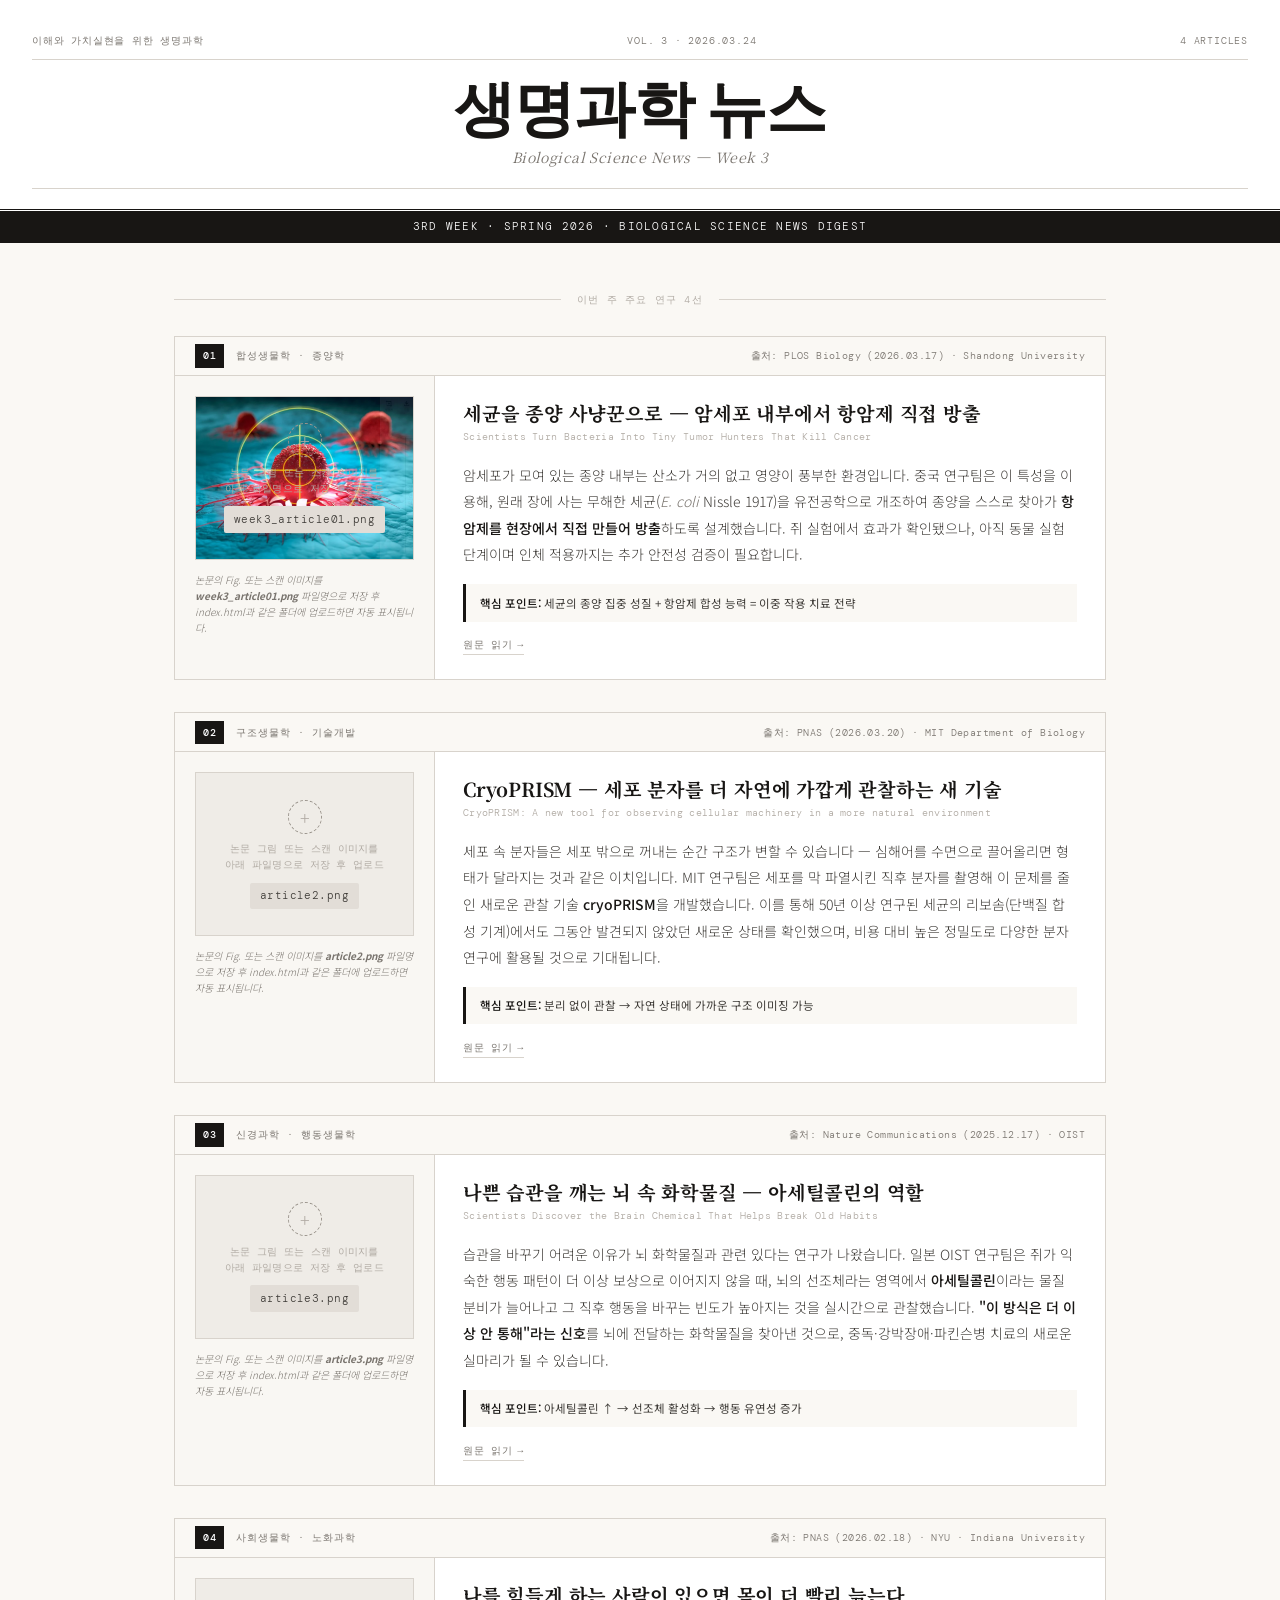
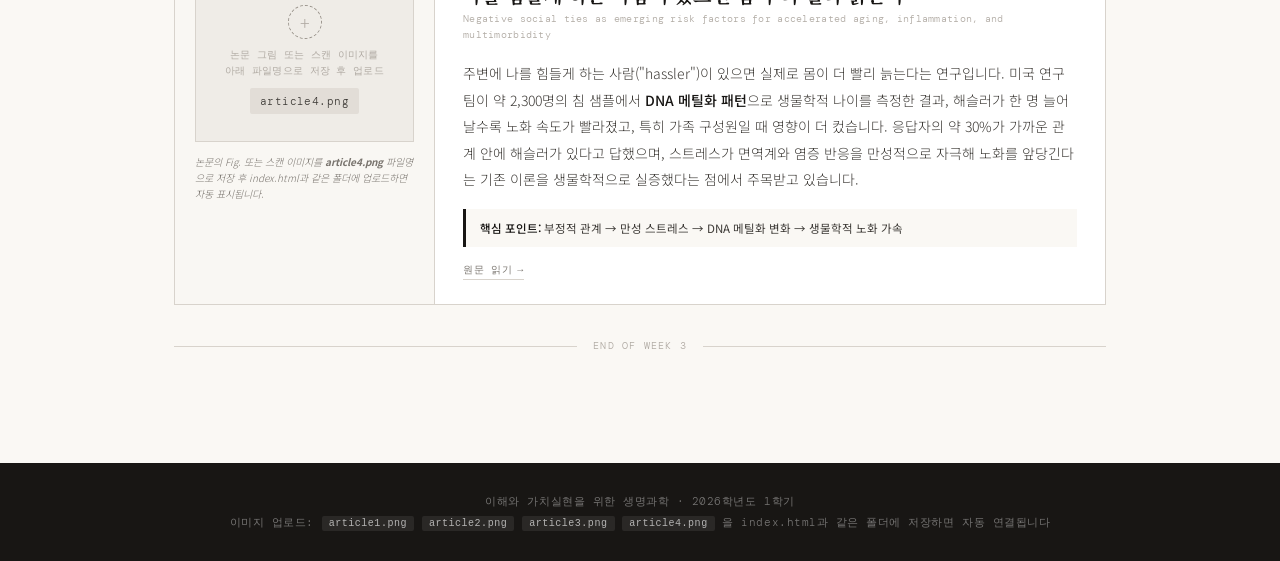
==== news-week03.html @ c1f68342 "Fix image source and filename in news-week03.html" ====
<!DOCTYPE html>
<html lang="ko">
<head>
<meta charset="UTF-8">
<meta name="viewport" content="width=device-width, initial-scale=1.0">
<title>생명과학 뉴스 — 3주차</title>
<link rel="preconnect" href="https://fonts.googleapis.com">
<link rel="preconnect" href="https://fonts.gstatic.com" crossorigin>
<link href="https://fonts.googleapis.com/css2?family=Playfair+Display:ital,wght@0,700;0,800;1,700&family=Noto+Serif+KR:wght@400;600;700&family=Noto+Sans+KR:wght@300;400;500&family=DM+Mono:wght@400;500&display=swap" rel="stylesheet">

<style>
*, *::before, *::after { box-sizing: border-box; margin: 0; padding: 0; }
html { scroll-behavior: smooth; }

:root {
  --ink:       #181614;
  --ink-2:     #3D3A36;
  --ink-3:     #7A756F;
  --ink-4:     #B0AAA3;
  --bg:        #FAF8F4;
  --surface:   #FFFFFF;
  --rule:      #D8D3CC;
  --rule-heavy:#9B958D;
  --serif:     'Noto Serif KR', 'Playfair Display', serif;
  --display:   'Playfair Display', serif;
  --sans:      'Noto Sans KR', sans-serif;
  --mono:      'DM Mono', monospace;
}

body {
  background: var(--bg);
  color: var(--ink);
  font-family: var(--sans);
  font-size: 15px;
  line-height: 1.75;
  font-weight: 300;
  -webkit-font-smoothing: antialiased;
}

/* ── MASTHEAD ── */
.masthead {
  background: var(--surface);
  border-bottom: 3px double var(--ink);
  padding: 2rem 2rem 1.25rem;
  text-align: center;
}

.masthead-top {
  display: flex;
  justify-content: space-between;
  align-items: center;
  margin-bottom: 0.75rem;
  padding-bottom: 0.6rem;
  border-bottom: 1px solid var(--rule);
  flex-wrap: wrap;
  gap: 0.5rem;
}

.masthead-meta {
  font-family: var(--mono);
  font-size: 10px;
  color: var(--ink-3);
  letter-spacing: 0.08em;
  text-transform: uppercase;
}

.masthead-title {
  font-family: var(--display);
  font-size: clamp(2.2rem, 6vw, 3.8rem);
  font-weight: 800;
  letter-spacing: -0.02em;
  line-height: 1.1;
  color: var(--ink);
  margin-bottom: 0.4rem;
}

.masthead-subtitle {
  font-family: var(--serif);
  font-size: 0.88rem;
  color: var(--ink-3);
  font-style: italic;
  font-weight: 400;
  letter-spacing: 0.03em;
}

.masthead-rule { height: 1px; background: var(--rule); margin-top: 1.1rem; }

.week-ticker {
  background: var(--ink);
  color: #fff;
  text-align: center;
  padding: 0.4rem;
  font-family: var(--mono);
  font-size: 10.5px;
  letter-spacing: 0.12em;
  text-transform: uppercase;
}

/* ── LAYOUT ── */
.container {
  max-width: 980px;
  margin: 0 auto;
  padding: 2.5rem 1.5rem 5rem;
}

/* ── ARTICLE CARD ── */
.article {
  background: var(--surface);
  border: 1px solid var(--rule);
  margin-bottom: 2rem;
  opacity: 0;
  transform: translateY(20px);
  transition: opacity 0.5s ease, transform 0.5s ease, box-shadow 0.2s ease;
}

.article.visible { opacity: 1; transform: translateY(0); }
.article:hover { box-shadow: 0 4px 24px rgba(0,0,0,0.06); }

/* Label bar */
.article-label {
  display: flex;
  align-items: center;
  justify-content: space-between;
  padding: 0.45rem 1.25rem;
  border-bottom: 1px solid var(--rule);
  background: var(--bg);
  flex-wrap: wrap;
  gap: 0.5rem;
}

.label-left { display: flex; align-items: center; gap: 0.75rem; }

.article-num {
  font-family: var(--mono);
  font-size: 10px;
  font-weight: 500;
  color: var(--surface);
  background: var(--ink);
  padding: 0.18rem 0.5rem;
  letter-spacing: 0.06em;
}

.article-category {
  font-family: var(--mono);
  font-size: 10px;
  color: var(--ink-3);
  letter-spacing: 0.1em;
  text-transform: uppercase;
}

.article-source {
  font-family: var(--mono);
  font-size: 10px;
  color: var(--ink-3);
  letter-spacing: 0.04em;
}

/* Two-column body */
.article-body {
  display: grid;
  grid-template-columns: 260px 1fr;
}

@media (max-width: 680px) {
  .article-body { grid-template-columns: 1fr; }
  .article-image-col { border-right: none; border-bottom: 1px solid var(--rule); }
}

/* Image column */
.article-image-col {
  border-right: 1px solid var(--rule);
  padding: 1.25rem;
  display: flex;
  flex-direction: column;
  gap: 0.75rem;
  background: #F9F7F3;
}

.img-slot {
  position: relative;
  width: 100%;
  aspect-ratio: 4/3;
  border: 1px solid var(--rule);
  background: #EFEcE7;
  overflow: hidden;
}

/* Real image fills the slot */
.img-slot img.has-image {
  width: 100%;
  height: 100%;
  object-fit: cover;
  display: block;
  position: absolute;
  inset: 0;
}

/* Placeholder */
.img-placeholder {
  position: absolute;
  inset: 0;
  display: flex;
  flex-direction: column;
  align-items: center;
  justify-content: center;
  gap: 0.55rem;
  padding: 1rem;
}

.ph-icon {
  width: 34px;
  height: 34px;
  border: 1.5px dashed var(--rule-heavy);
  border-radius: 50%;
  display: flex;
  align-items: center;
  justify-content: center;
  color: var(--ink-4);
  font-size: 18px;
  line-height: 1;
}

.ph-text {
  font-family: var(--mono);
  font-size: 9.5px;
  color: var(--ink-4);
  text-align: center;
  line-height: 1.65;
  letter-spacing: 0.03em;
}

.ph-fname {
  font-family: var(--mono);
  font-size: 11px;
  color: var(--ink-2);
  background: #E2DDD7;
  padding: 0.22rem 0.6rem;
  border-radius: 2px;
  letter-spacing: 0.04em;
}

.img-caption {
  font-family: var(--sans);
  font-size: 10px;
  color: var(--ink-3);
  line-height: 1.6;
  font-style: italic;
  font-weight: 300;
}

/* Text column */
.article-text-col {
  padding: 1.5rem 1.75rem;
  display: flex;
  flex-direction: column;
}

.article-title {
  font-family: var(--serif);
  font-size: 1.2rem;
  font-weight: 700;
  line-height: 1.35;
  color: var(--ink);
  margin-bottom: 0.2rem;
  letter-spacing: -0.01em;
}

.article-title-en {
  display: block;
  font-family: var(--mono);
  font-size: 9.5px;
  color: var(--ink-4);
  letter-spacing: 0.03em;
  margin-bottom: 1rem;
}

.article-summary {
  font-size: 0.875rem;
  line-height: 1.9;
  color: var(--ink-2);
  font-weight: 300;
  flex: 1;
}

.article-summary strong { font-weight: 500; color: var(--ink); }
.article-summary em { font-style: italic; color: var(--ink-3); }

.insight-bar {
  margin-top: 1rem;
  padding: 0.6rem 0.9rem;
  border-left: 3px solid var(--ink);
  background: var(--bg);
  font-size: 11.5px;
  font-weight: 400;
  color: var(--ink-2);
  line-height: 1.6;
}

.insight-bar strong { font-weight: 500; color: var(--ink); }

.read-more {
  display: inline-flex;
  align-items: center;
  gap: 0.3rem;
  margin-top: 0.9rem;
  font-family: var(--mono);
  font-size: 10px;
  color: var(--ink-3);
  text-decoration: none;
  letter-spacing: 0.07em;
  text-transform: uppercase;
  border-bottom: 1px solid var(--rule);
  padding-bottom: 1px;
  width: fit-content;
  transition: color 0.15s, border-color 0.15s;
}

.read-more:hover { color: var(--ink); border-color: var(--ink); }
.read-more::after { content: ' →'; }

/* Section rule */
.section-rule {
  display: flex;
  align-items: center;
  gap: 1rem;
  margin: 0.5rem 0 1.75rem;
}

.section-rule::before,
.section-rule::after { content: ''; flex: 1; height: 1px; background: var(--rule); }

.section-rule span {
  font-family: var(--mono);
  font-size: 10px;
  color: var(--ink-4);
  letter-spacing: 0.12em;
  text-transform: uppercase;
  white-space: nowrap;
}

/* Footer */
footer {
  background: var(--ink);
  color: rgba(255,255,255,0.4);
  padding: 1.75rem 2rem;
  text-align: center;
  font-family: var(--mono);
  font-size: 10.5px;
  letter-spacing: 0.05em;
  line-height: 2;
}

footer code {
  background: rgba(255,255,255,0.08);
  padding: 0.1rem 0.45rem;
  border-radius: 2px;
  color: rgba(255,255,255,0.65);
  font-size: 10px;
}
</style>
</head>

<body>

<header>
  <div class="masthead">
    <div class="masthead-top">
      <span class="masthead-meta">이해와 가치실현을 위한 생명과학</span>
      <span class="masthead-meta">Vol. 3 · 2026.03.24</span>
      <span class="masthead-meta">4 Articles</span>
    </div>
    <div class="masthead-title">생명과학 뉴스</div>
    <div class="masthead-subtitle">Biological Science News — Week 3</div>
    <div class="masthead-rule"></div>
  </div>
  <div class="week-ticker">3rd Week · Spring 2026 · Biological Science News Digest</div>
</header>

<main class="container">

  <div class="section-rule"><span>이번 주 주요 연구 4선</span></div>

  <!-- ── Article 1 ── -->
  <article class="article">
    <div class="article-label">
      <div class="label-left">
        <span class="article-num">01</span>
        <span class="article-category">합성생물학 · 종양학</span>
      </div>
      <span class="article-source">출처: PLOS Biology (2026.03.17) · Shandong University</span>
    </div>
    <div class="article-body">
      <div class="article-image-col">
        <div class="img-slot" id="slot1">
          <img class="has-image" src="week3_article01.png" alt="세균 종양 치료 그림" onerror="handleImgError(this)">
          <div class="img-placeholder" id="ph1">
            <div class="ph-icon">+</div>
            <div class="ph-text">논문 그림 또는 스캔 이미지를<br>아래 파일명으로 저장 후 업로드</div>
            <span class="ph-fname">week3_article01.png</span>
          </div>
        </div>
        <p class="img-caption">논문의 Fig. 또는 스캔 이미지를 <strong>week3_article01.png</strong> 파일명으로 저장 후 index.html과 같은 폴더에 업로드하면 자동 표시됩니다.</p>
      </div>
      <div class="article-text-col">
        <h2 class="article-title">세균을 종양 사냥꾼으로 — 암세포 내부에서 항암제 직접 방출</h2>
        <span class="article-title-en">Scientists Turn Bacteria Into Tiny Tumor Hunters That Kill Cancer</span>
        <p class="article-summary">
          암세포가 모여 있는 종양 내부는 산소가 거의 없고 영양이 풍부한 환경입니다.
          중국 연구팀은 이 특성을 이용해, 원래 장에 사는 무해한 세균(<em>E. coli</em> Nissle 1917)을
          유전공학으로 개조하여 종양을 스스로 찾아가 <strong>항암제를 현장에서 직접 만들어 방출</strong>하도록 설계했습니다.
          쥐 실험에서 효과가 확인됐으나, 아직 동물 실험 단계이며 인체 적용까지는 추가 안전성 검증이 필요합니다.
        </p>
        <div class="insight-bar"><strong>핵심 포인트:</strong> 세균의 종양 집중 성질 + 항암제 합성 능력 = 이중 작용 치료 전략</div>
        <a class="read-more" href="https://scitechdaily.com/scientists-turn-bacteria-into-tiny-tumor-hunters-that-kill-cancer/" target="_blank">원문 읽기</a>
      </div>
    </div>
  </article>

  <!-- ── Article 2 ── -->
  <article class="article">
    <div class="article-label">
      <div class="label-left">
        <span class="article-num">02</span>
        <span class="article-category">구조생물학 · 기술개발</span>
      </div>
      <span class="article-source">출처: PNAS (2026.03.20) · MIT Department of Biology</span>
    </div>
    <div class="article-body">
      <div class="article-image-col">
        <div class="img-slot" id="slot2">
          <img class="has-image" src="article2.png" alt="CryoPRISM 기술 그림" onerror="handleImgError(this)">
          <div class="img-placeholder" id="ph2">
            <div class="ph-icon">+</div>
            <div class="ph-text">논문 그림 또는 스캔 이미지를<br>아래 파일명으로 저장 후 업로드</div>
            <span class="ph-fname">article2.png</span>
          </div>
        </div>
        <p class="img-caption">논문의 Fig. 또는 스캔 이미지를 <strong>article2.png</strong> 파일명으로 저장 후 index.html과 같은 폴더에 업로드하면 자동 표시됩니다.</p>
      </div>
      <div class="article-text-col">
        <h2 class="article-title">CryoPRISM — 세포 분자를 더 자연에 가깝게 관찰하는 새 기술</h2>
        <span class="article-title-en">CryoPRISM: A new tool for observing cellular machinery in a more natural environment</span>
        <p class="article-summary">
          세포 속 분자들은 세포 밖으로 꺼내는 순간 구조가 변할 수 있습니다 —
          심해어를 수면으로 끌어올리면 형태가 달라지는 것과 같은 이치입니다.
          MIT 연구팀은 세포를 막 파열시킨 직후 분자를 촬영해 이 문제를 줄인 새로운 관찰 기술
          <strong>cryoPRISM</strong>을 개발했습니다. 이를 통해 50년 이상 연구된 세균의
          리보솜(단백질 합성 기계)에서도 그동안 발견되지 않았던 새로운 상태를 확인했으며,
          비용 대비 높은 정밀도로 다양한 분자 연구에 활용될 것으로 기대됩니다.
        </p>
        <div class="insight-bar"><strong>핵심 포인트:</strong> 분리 없이 관찰 → 자연 상태에 가까운 구조 이미징 가능</div>
        <a class="read-more" href="https://news.mit.edu/2026/cryoprism-tool-for-observing-cellular-machinery-more-natural-environment-0320" target="_blank">원문 읽기</a>
      </div>
    </div>
  </article>

  <!-- ── Article 3 ── -->
  <article class="article">
    <div class="article-label">
      <div class="label-left">
        <span class="article-num">03</span>
        <span class="article-category">신경과학 · 행동생물학</span>
      </div>
      <span class="article-source">출처: Nature Communications (2025.12.17) · OIST</span>
    </div>
    <div class="article-body">
      <div class="article-image-col">
        <div class="img-slot" id="slot3">
          <img class="has-image" src="article3.png" alt="아세틸콜린 뇌 그림" onerror="handleImgError(this)">
          <div class="img-placeholder" id="ph3">
            <div class="ph-icon">+</div>
            <div class="ph-text">논문 그림 또는 스캔 이미지를<br>아래 파일명으로 저장 후 업로드</div>
            <span class="ph-fname">article3.png</span>
          </div>
        </div>
        <p class="img-caption">논문의 Fig. 또는 스캔 이미지를 <strong>article3.png</strong> 파일명으로 저장 후 index.html과 같은 폴더에 업로드하면 자동 표시됩니다.</p>
      </div>
      <div class="article-text-col">
        <h2 class="article-title">나쁜 습관을 깨는 뇌 속 화학물질 — 아세틸콜린의 역할</h2>
        <span class="article-title-en">Scientists Discover the Brain Chemical That Helps Break Old Habits</span>
        <p class="article-summary">
          습관을 바꾸기 어려운 이유가 뇌 화학물질과 관련 있다는 연구가 나왔습니다.
          일본 OIST 연구팀은 쥐가 익숙한 행동 패턴이 더 이상 보상으로 이어지지 않을 때,
          뇌의 선조체라는 영역에서 <strong>아세틸콜린</strong>이라는 물질 분비가 늘어나고
          그 직후 행동을 바꾸는 빈도가 높아지는 것을 실시간으로 관찰했습니다.
          <strong>"이 방식은 더 이상 안 통해"라는 신호</strong>를 뇌에 전달하는 화학물질을 찾아낸 것으로,
          중독·강박장애·파킨슨병 치료의 새로운 실마리가 될 수 있습니다.
        </p>
        <div class="insight-bar"><strong>핵심 포인트:</strong> 아세틸콜린 ↑ → 선조체 활성화 → 행동 유연성 증가</div>
        <a class="read-more" href="https://scitechdaily.com/scientists-discover-the-brain-chemical-that-helps-break-old-habits/" target="_blank">원문 읽기</a>
      </div>
    </div>
  </article>

  <!-- ── Article 4 ── -->
  <article class="article">
    <div class="article-label">
      <div class="label-left">
        <span class="article-num">04</span>
        <span class="article-category">사회생물학 · 노화과학</span>
      </div>
      <span class="article-source">출처: PNAS (2026.02.18) · NYU · Indiana University</span>
    </div>
    <div class="article-body">
      <div class="article-image-col">
        <div class="img-slot" id="slot4">
          <img class="has-image" src="article4.png" alt="부정적 사회관계 노화 그래프" onerror="handleImgError(this)">
          <div class="img-placeholder" id="ph4">
            <div class="ph-icon">+</div>
            <div class="ph-text">논문 그림 또는 스캔 이미지를<br>아래 파일명으로 저장 후 업로드</div>
            <span class="ph-fname">article4.png</span>
          </div>
        </div>
        <p class="img-caption">논문의 Fig. 또는 스캔 이미지를 <strong>article4.png</strong> 파일명으로 저장 후 index.html과 같은 폴더에 업로드하면 자동 표시됩니다.</p>
      </div>
      <div class="article-text-col">
        <h2 class="article-title">나를 힘들게 하는 사람이 있으면 몸이 더 빨리 늙는다</h2>
        <span class="article-title-en">Negative social ties as emerging risk factors for accelerated aging, inflammation, and multimorbidity</span>
        <p class="article-summary">
          주변에 나를 힘들게 하는 사람("hassler")이 있으면 실제로 몸이 더 빨리 늙는다는 연구입니다.
          미국 연구팀이 약 2,300명의 침 샘플에서 <strong>DNA 메틸화 패턴</strong>으로
          생물학적 나이를 측정한 결과, 해슬러가 한 명 늘어날수록 노화 속도가 빨라졌고,
          특히 가족 구성원일 때 영향이 더 컸습니다. 응답자의 약 30%가 가까운 관계 안에 해슬러가 있다고 답했으며,
          스트레스가 면역계와 염증 반응을 만성적으로 자극해 노화를 앞당긴다는 기존 이론을
          생물학적으로 실증했다는 점에서 주목받고 있습니다.
        </p>
        <div class="insight-bar"><strong>핵심 포인트:</strong> 부정적 관계 → 만성 스트레스 → DNA 메틸화 변화 → 생물학적 노화 가속</div>
        <a class="read-more" href="https://www.pnas.org/doi/10.1073/pnas.2515331123" target="_blank">원문 읽기</a>
      </div>
    </div>
  </article>

  <div class="section-rule"><span>end of week 3</span></div>

</main>

<footer>
  이해와 가치실현을 위한 생명과학 · 2026학년도 1학기<br>
  이미지 업로드: <code>article1.png</code> <code>article2.png</code> <code>article3.png</code> <code>article4.png</code> 을 index.html과 같은 폴더에 저장하면 자동 연결됩니다
</footer>

<script>
  /* 이미지 오류 처리: 파일 없으면 img 숨기고 placeholder 표시 */
  function handleImgError(img) {
    img.style.display = 'none';
  }

  /* 스크롤 애니메이션 */
  const observer = new IntersectionObserver(
    entries => entries.forEach(e => {
      if (e.isIntersecting) { e.target.classList.add('visible'); observer.unobserve(e.target); }
    }),
    { threshold: 0.08 }
  );
  document.querySelectorAll('.article').forEach((el, i) => {
    el.style.transitionDelay = (i * 0.07) + 's';
    observer.observe(el);
  });
</script>

</body>
</html>
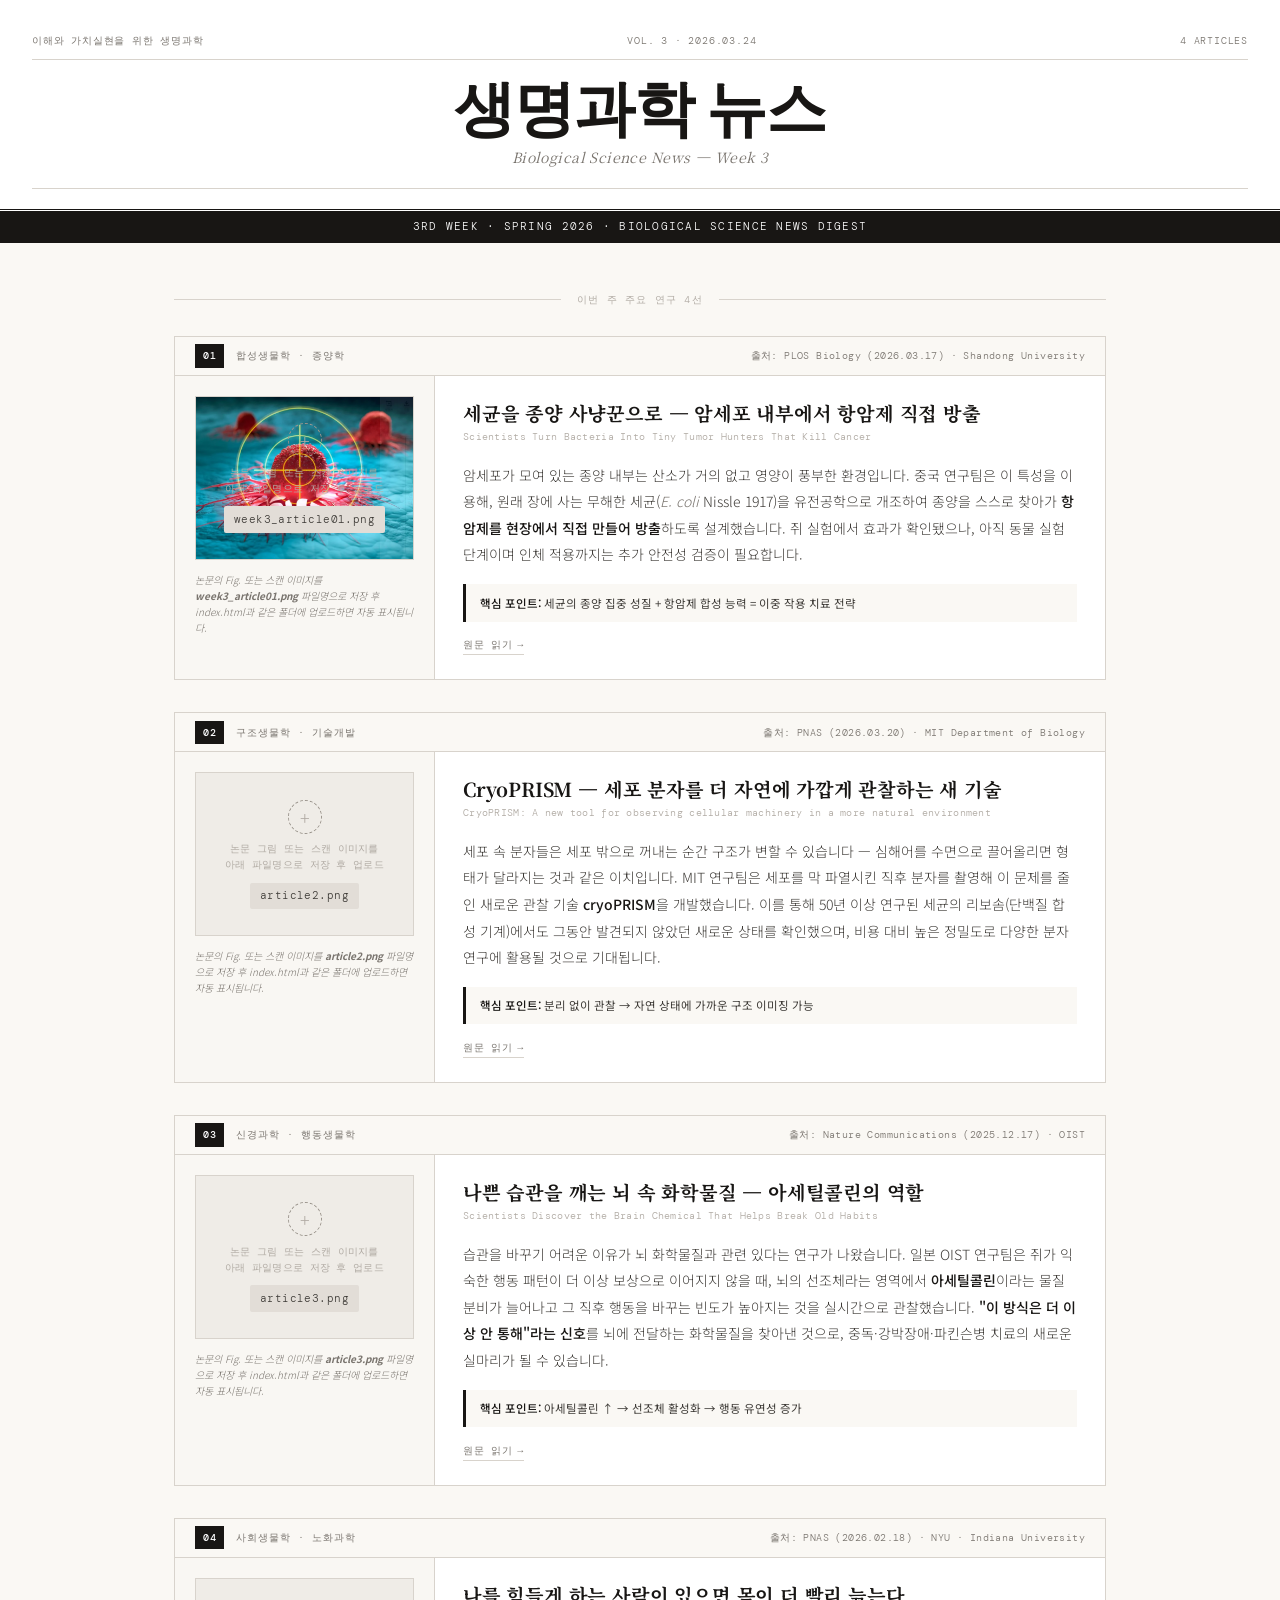
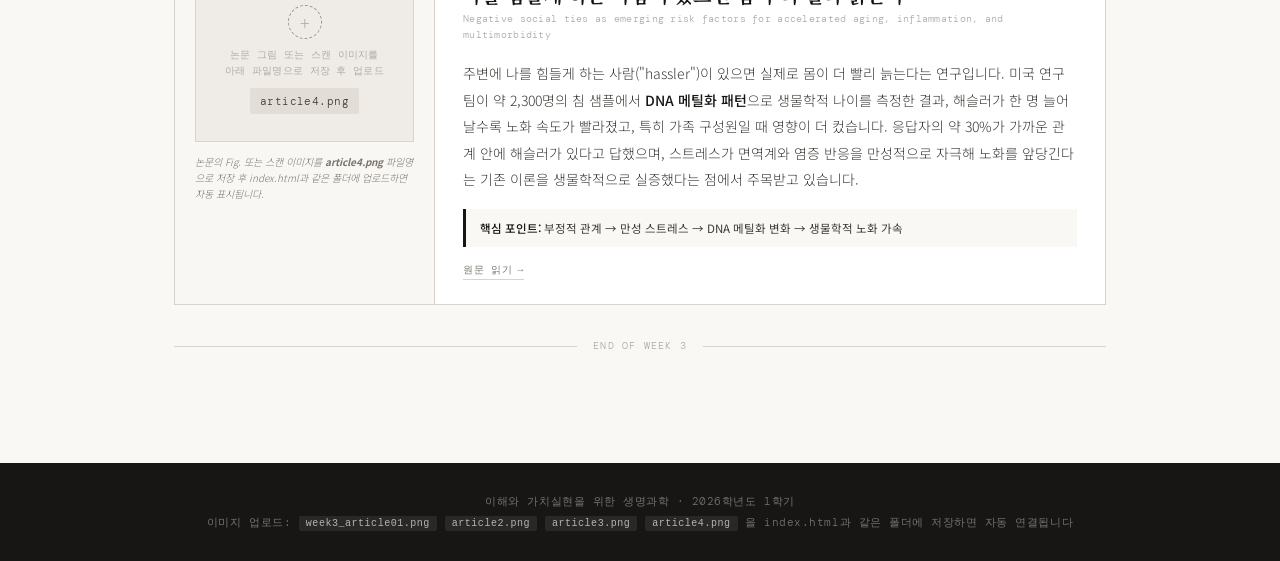
==== commit 6aa5df9b: "Update image upload instructions in footer" ====
--- a/news-week03.html
+++ b/news-week03.html
@@ -536,7 +536,7 @@
 
 <footer>
   이해와 가치실현을 위한 생명과학 · 2026학년도 1학기<br>
-  이미지 업로드: <code>article1.png</code> <code>article2.png</code> <code>article3.png</code> <code>article4.png</code> 을 index.html과 같은 폴더에 저장하면 자동 연결됩니다
+  이미지 업로드: <code>week3_article01.png</code> <code>article2.png</code> <code>article3.png</code> <code>article4.png</code> 을 index.html과 같은 폴더에 저장하면 자동 연결됩니다
 </footer>
 
 <script>
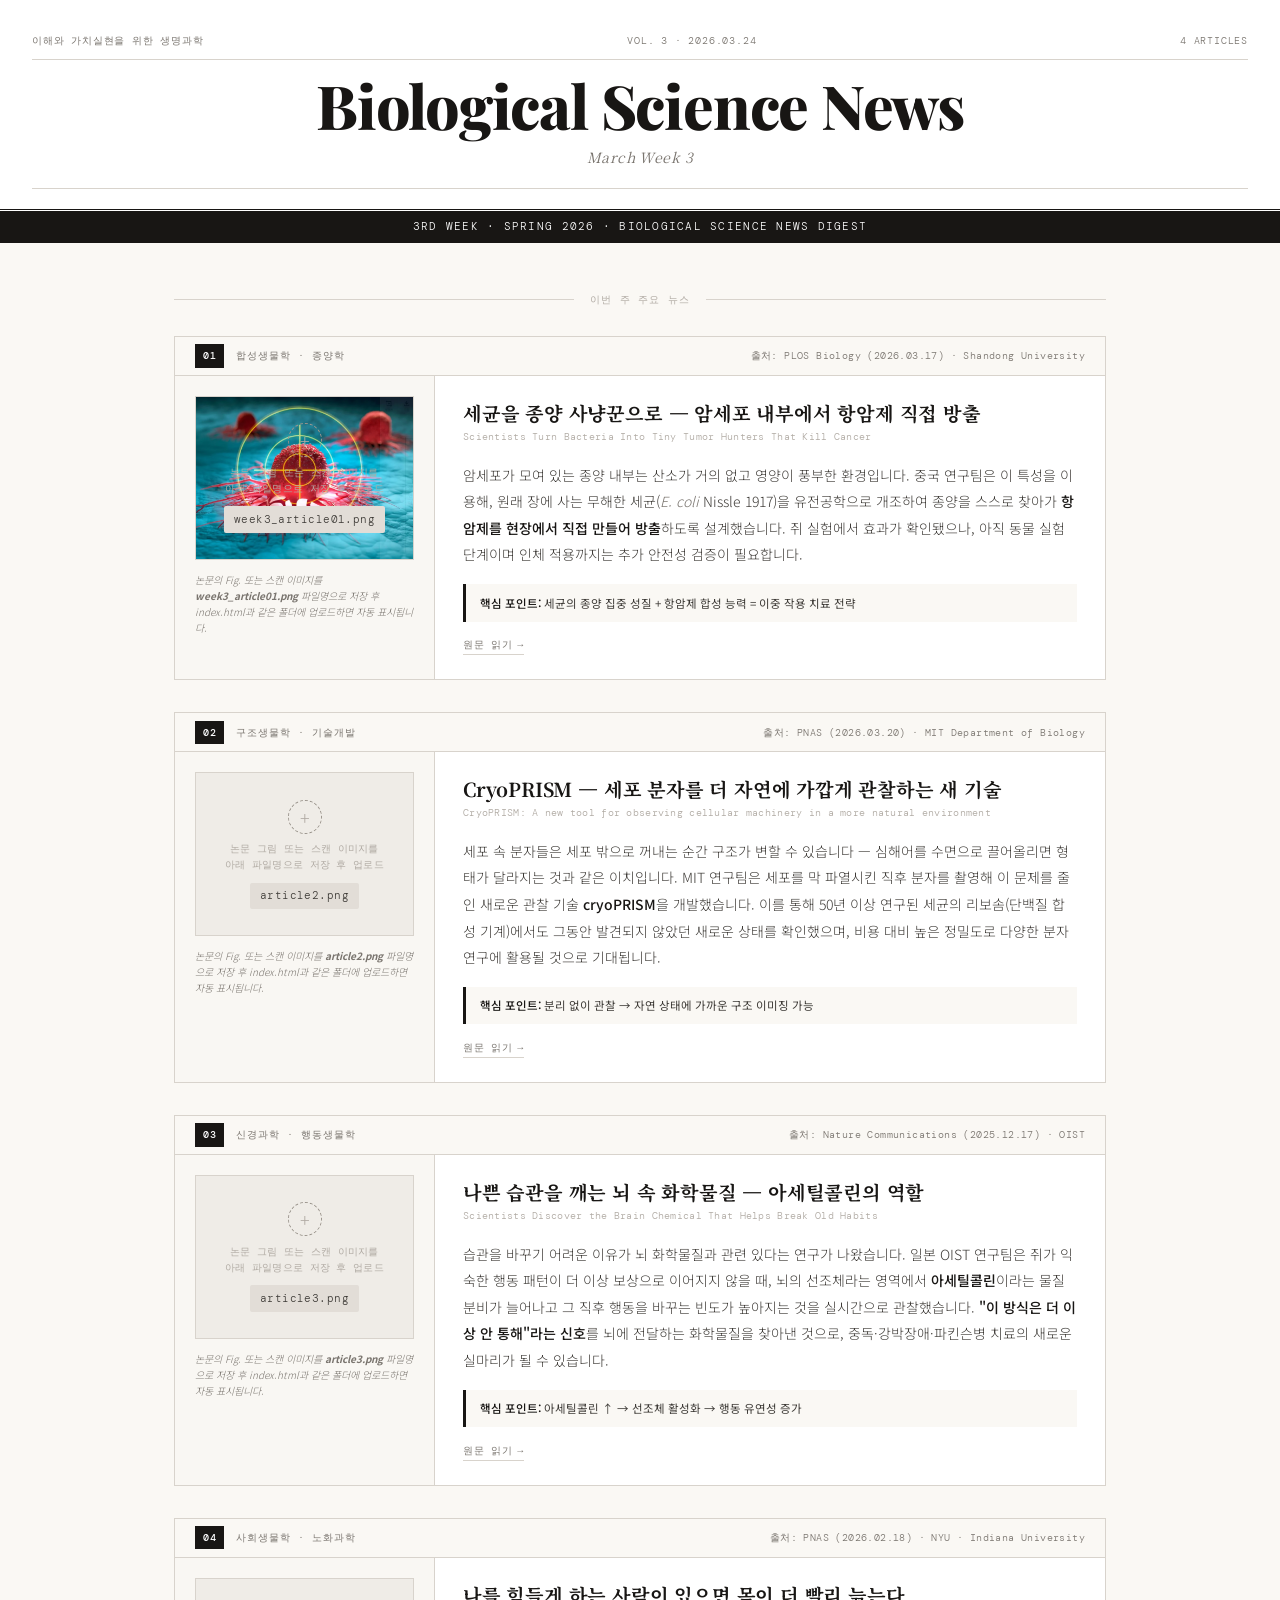
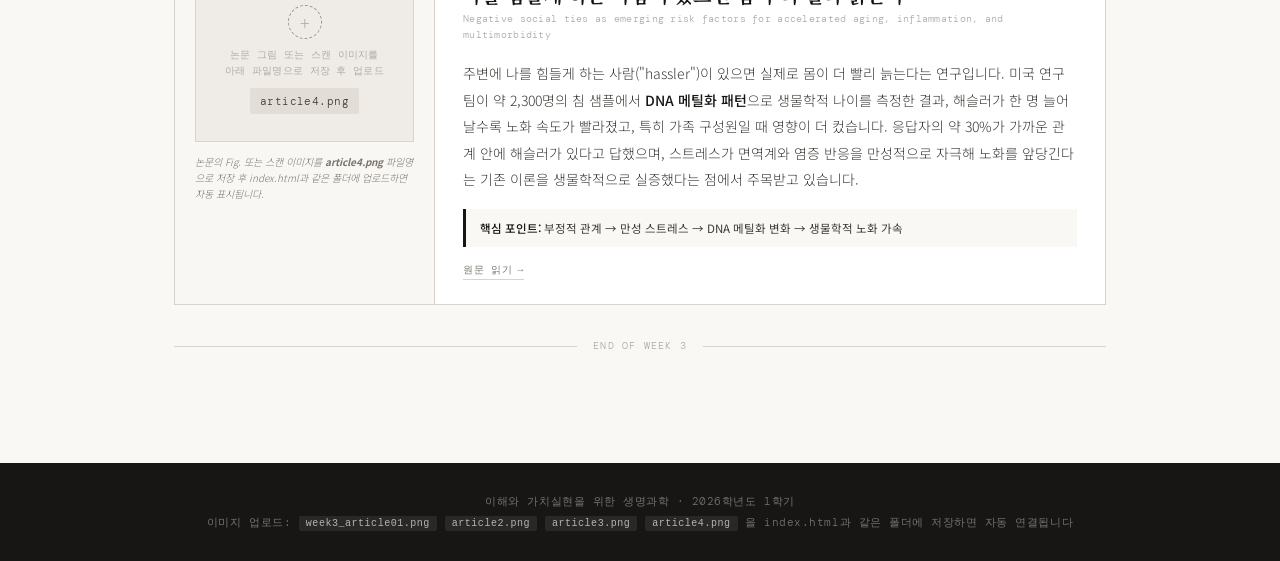
==== commit 7ade23e4: "Update news-week03.html" ====
--- a/news-week03.html
+++ b/news-week03.html
@@ -369,8 +369,8 @@
       <span class="masthead-meta">Vol. 3 · 2026.03.24</span>
       <span class="masthead-meta">4 Articles</span>
     </div>
-    <div class="masthead-title">생명과학 뉴스</div>
-    <div class="masthead-subtitle">Biological Science News — Week 3</div>
+    <div class="masthead-title">Biological Science News</div>
+    <div class="masthead-subtitle"> March Week 3</div>
     <div class="masthead-rule"></div>
   </div>
   <div class="week-ticker">3rd Week · Spring 2026 · Biological Science News Digest</div>
@@ -378,7 +378,7 @@
 
 <main class="container">
 
-  <div class="section-rule"><span>이번 주 주요 연구 4선</span></div>
+  <div class="section-rule"><span>이번 주 주요 뉴스</span></div>
 
   <!-- ── Article 1 ── -->
   <article class="article">
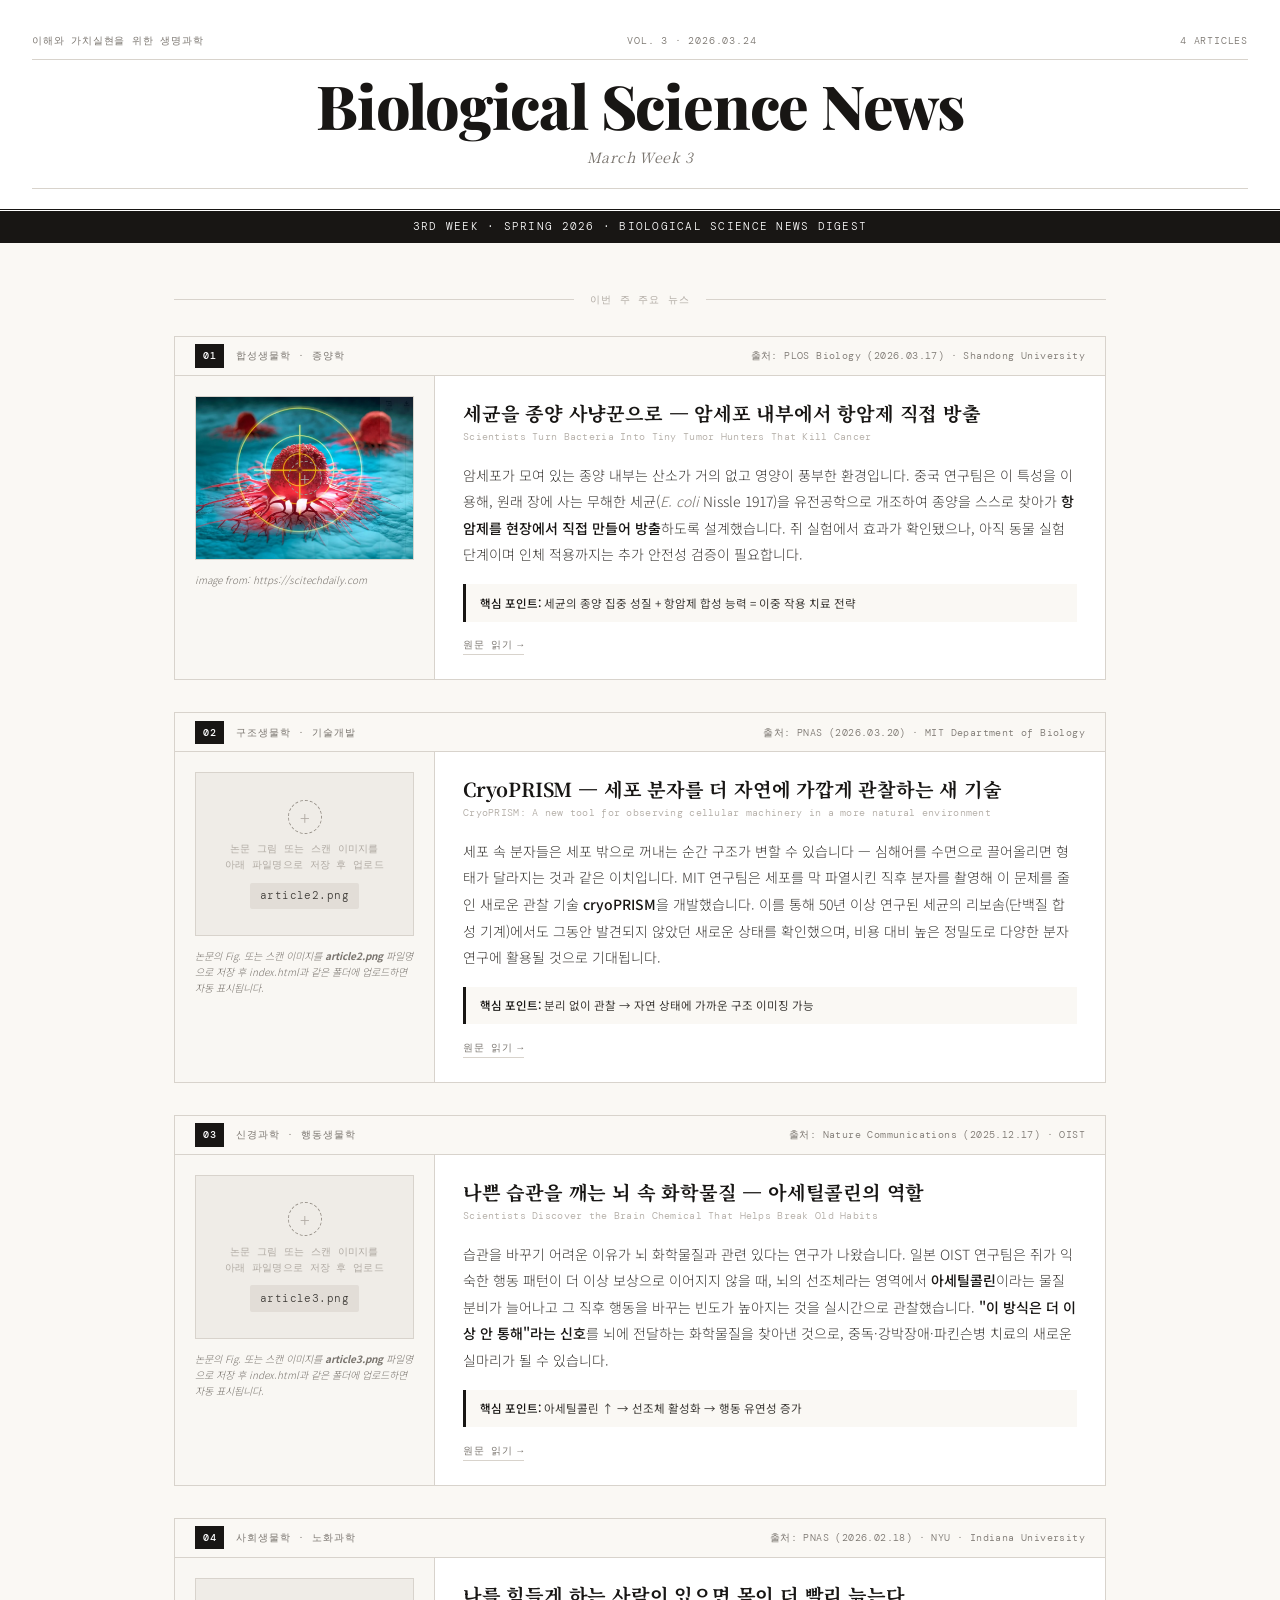
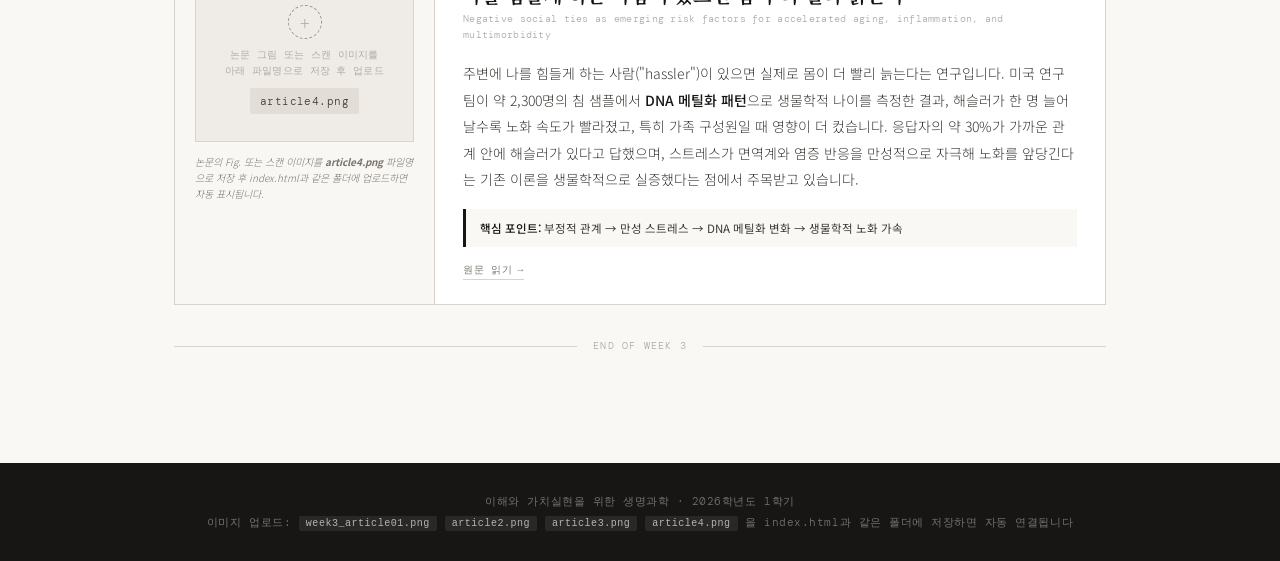
==== commit 9bf4b875: "Update news-week03.html" ====
--- a/news-week03.html
+++ b/news-week03.html
@@ -395,12 +395,15 @@
           <img class="has-image" src="week3_article01.png" alt="세균 종양 치료 그림" onerror="handleImgError(this)">
           <div class="img-placeholder" id="ph1">
             <div class="ph-icon">+</div>
-            <div class="ph-text">논문 그림 또는 스캔 이미지를<br>아래 파일명으로 저장 후 업로드</div>
-            <span class="ph-fname">week3_article01.png</span>
+            <!-- <div class="ph-text">논문 그림 또는 스캔 이미지를<br>아래 파일명으로 저장 후 업로드</div> -->
+            <!-- <span class="ph-fname">week3_article01.png</span> -->
           </div>
         </div>
-        <p class="img-caption">논문의 Fig. 또는 스캔 이미지를 <strong>week3_article01.png</strong> 파일명으로 저장 후 index.html과 같은 폴더에 업로드하면 자동 표시됩니다.</p>
-      </div>
+        <!-- <p class="img-caption">논문의 Fig. 또는 스캔 이미지를 <strong>week3_article01.png</strong> 파일명으로 저장 후 index.html과 같은 폴더에 업로드하면 자동 표시됩니다.</p> -->
+                <p class="img-caption">image from: https://scitechdaily.com</p>
+
+      </div>
+      
       <div class="article-text-col">
         <h2 class="article-title">세균을 종양 사냥꾼으로 — 암세포 내부에서 항암제 직접 방출</h2>
         <span class="article-title-en">Scientists Turn Bacteria Into Tiny Tumor Hunters That Kill Cancer</span>
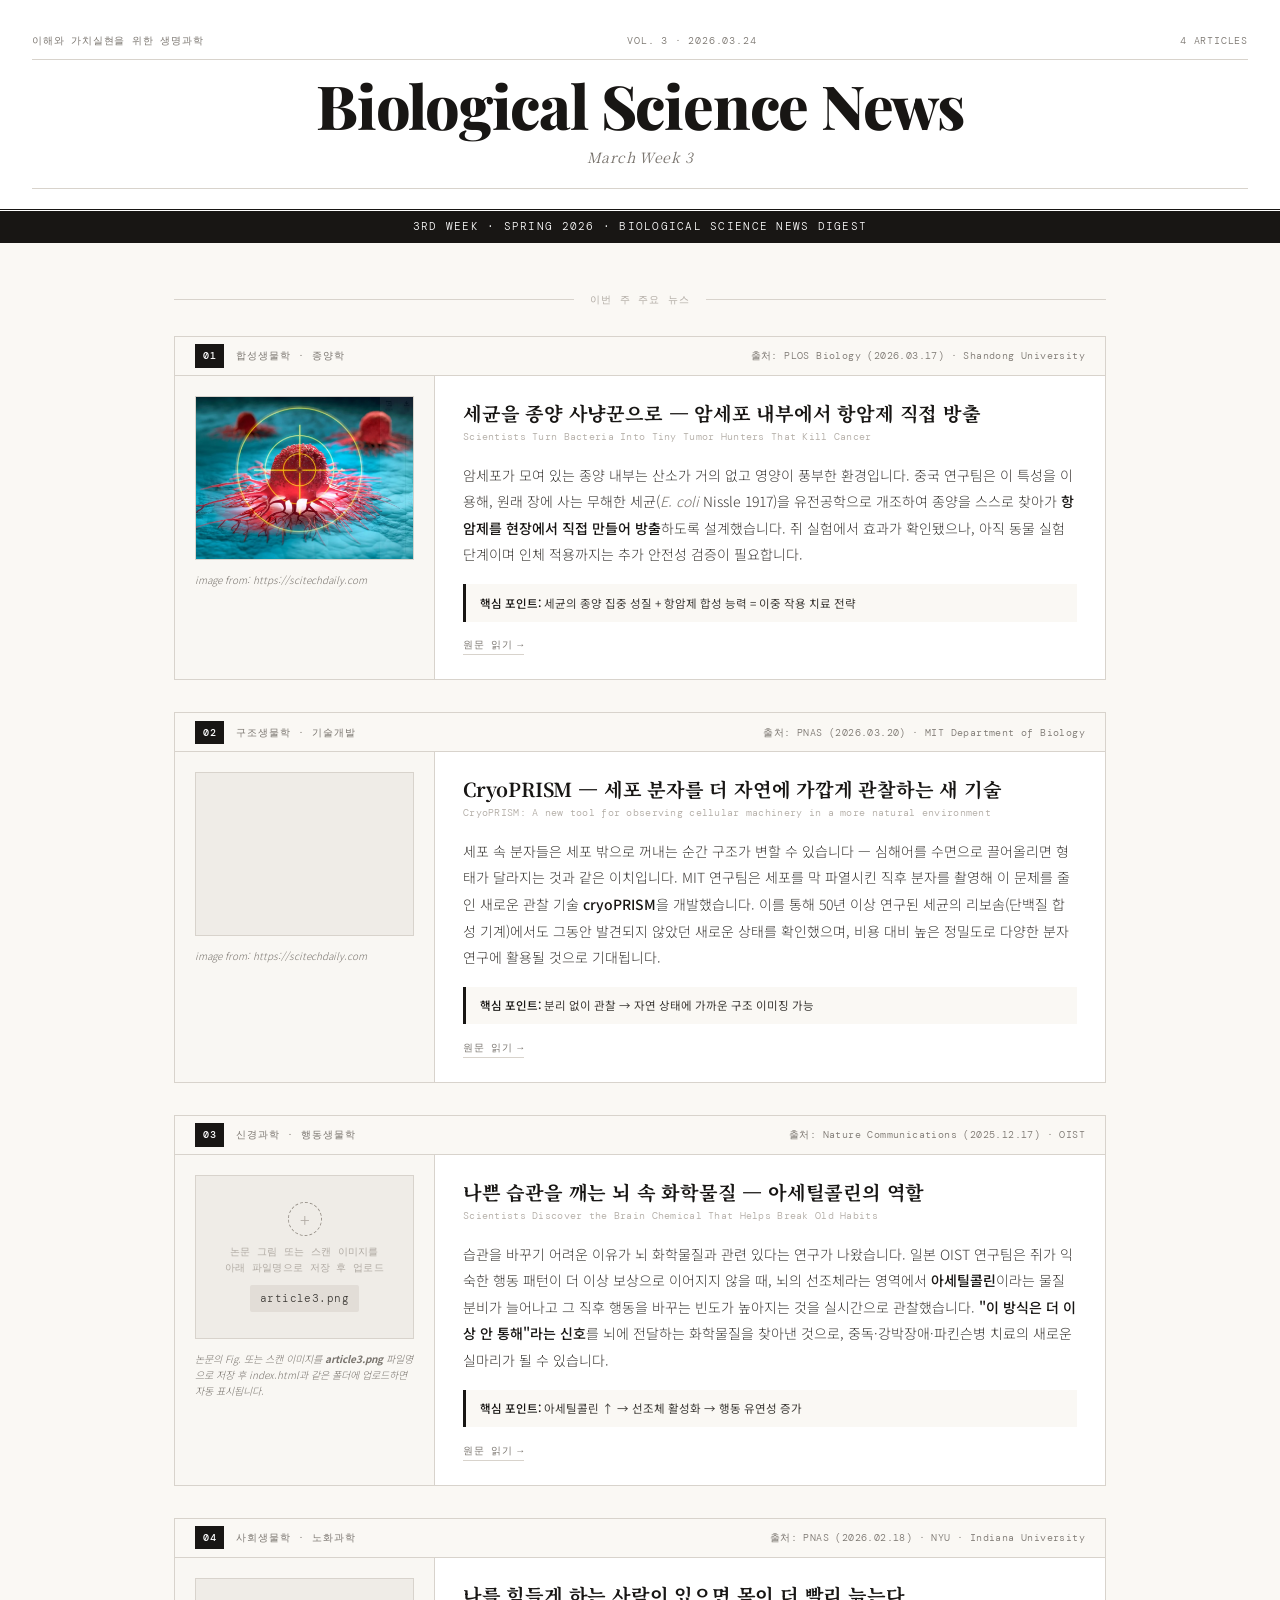
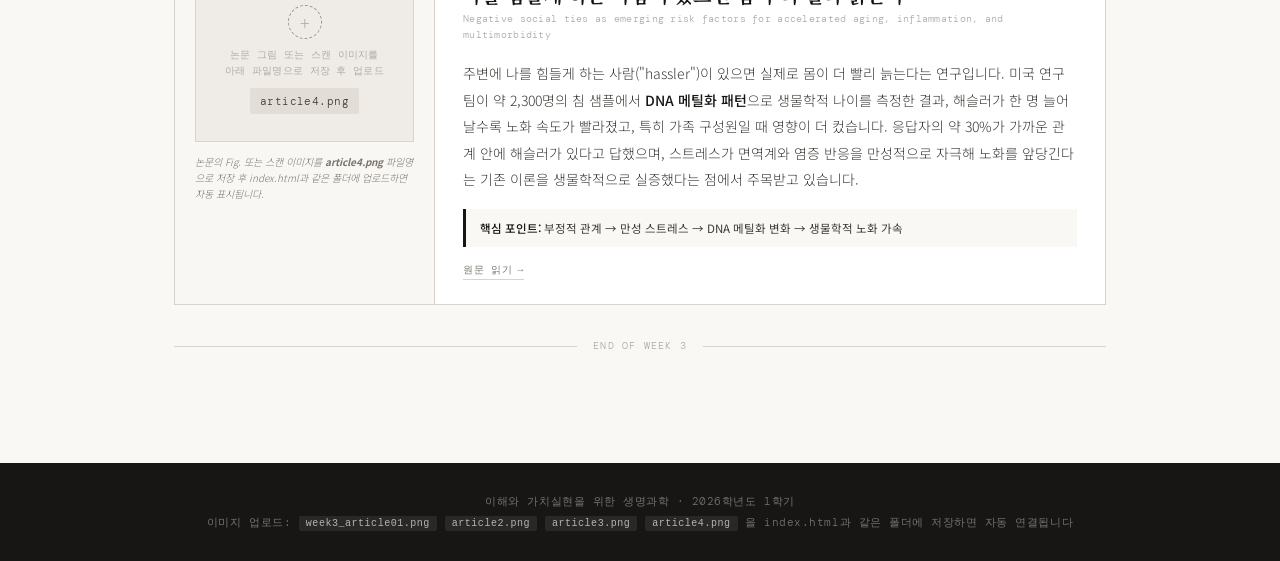
==== commit 8d5e0a7d: "Update news-week03.html" ====
--- a/news-week03.html
+++ b/news-week03.html
@@ -394,7 +394,7 @@
         <div class="img-slot" id="slot1">
           <img class="has-image" src="week3_article01.png" alt="세균 종양 치료 그림" onerror="handleImgError(this)">
           <div class="img-placeholder" id="ph1">
-            <div class="ph-icon">+</div>
+            <!-- <div class="ph-icon">+</div> -->
             <!-- <div class="ph-text">논문 그림 또는 스캔 이미지를<br>아래 파일명으로 저장 후 업로드</div> -->
             <!-- <span class="ph-fname">week3_article01.png</span> -->
           </div>
@@ -433,12 +433,14 @@
         <div class="img-slot" id="slot2">
           <img class="has-image" src="article2.png" alt="CryoPRISM 기술 그림" onerror="handleImgError(this)">
           <div class="img-placeholder" id="ph2">
-            <div class="ph-icon">+</div>
-            <div class="ph-text">논문 그림 또는 스캔 이미지를<br>아래 파일명으로 저장 후 업로드</div>
-            <span class="ph-fname">article2.png</span>
+            <!-- <div class="ph-icon">+</div> -->
+            <!-- <div class="ph-text">논문 그림 또는 스캔 이미지를<br>아래 파일명으로 저장 후 업로드</div> -->
+            <!-- <span class="ph-fname">article2.png</span> -->
+            
           </div>
         </div>
-        <p class="img-caption">논문의 Fig. 또는 스캔 이미지를 <strong>article2.png</strong> 파일명으로 저장 후 index.html과 같은 폴더에 업로드하면 자동 표시됩니다.</p>
+        <!-- <p class="img-caption">논문의 Fig. 또는 스캔 이미지를 <strong>article2.png</strong> 파일명으로 저장 후 index.html과 같은 폴더에 업로드하면 자동 표시됩니다.</p> -->
+          <p class="img-caption">image from: https://scitechdaily.com</p>
       </div>
       <div class="article-text-col">
         <h2 class="article-title">CryoPRISM — 세포 분자를 더 자연에 가깝게 관찰하는 새 기술</h2>
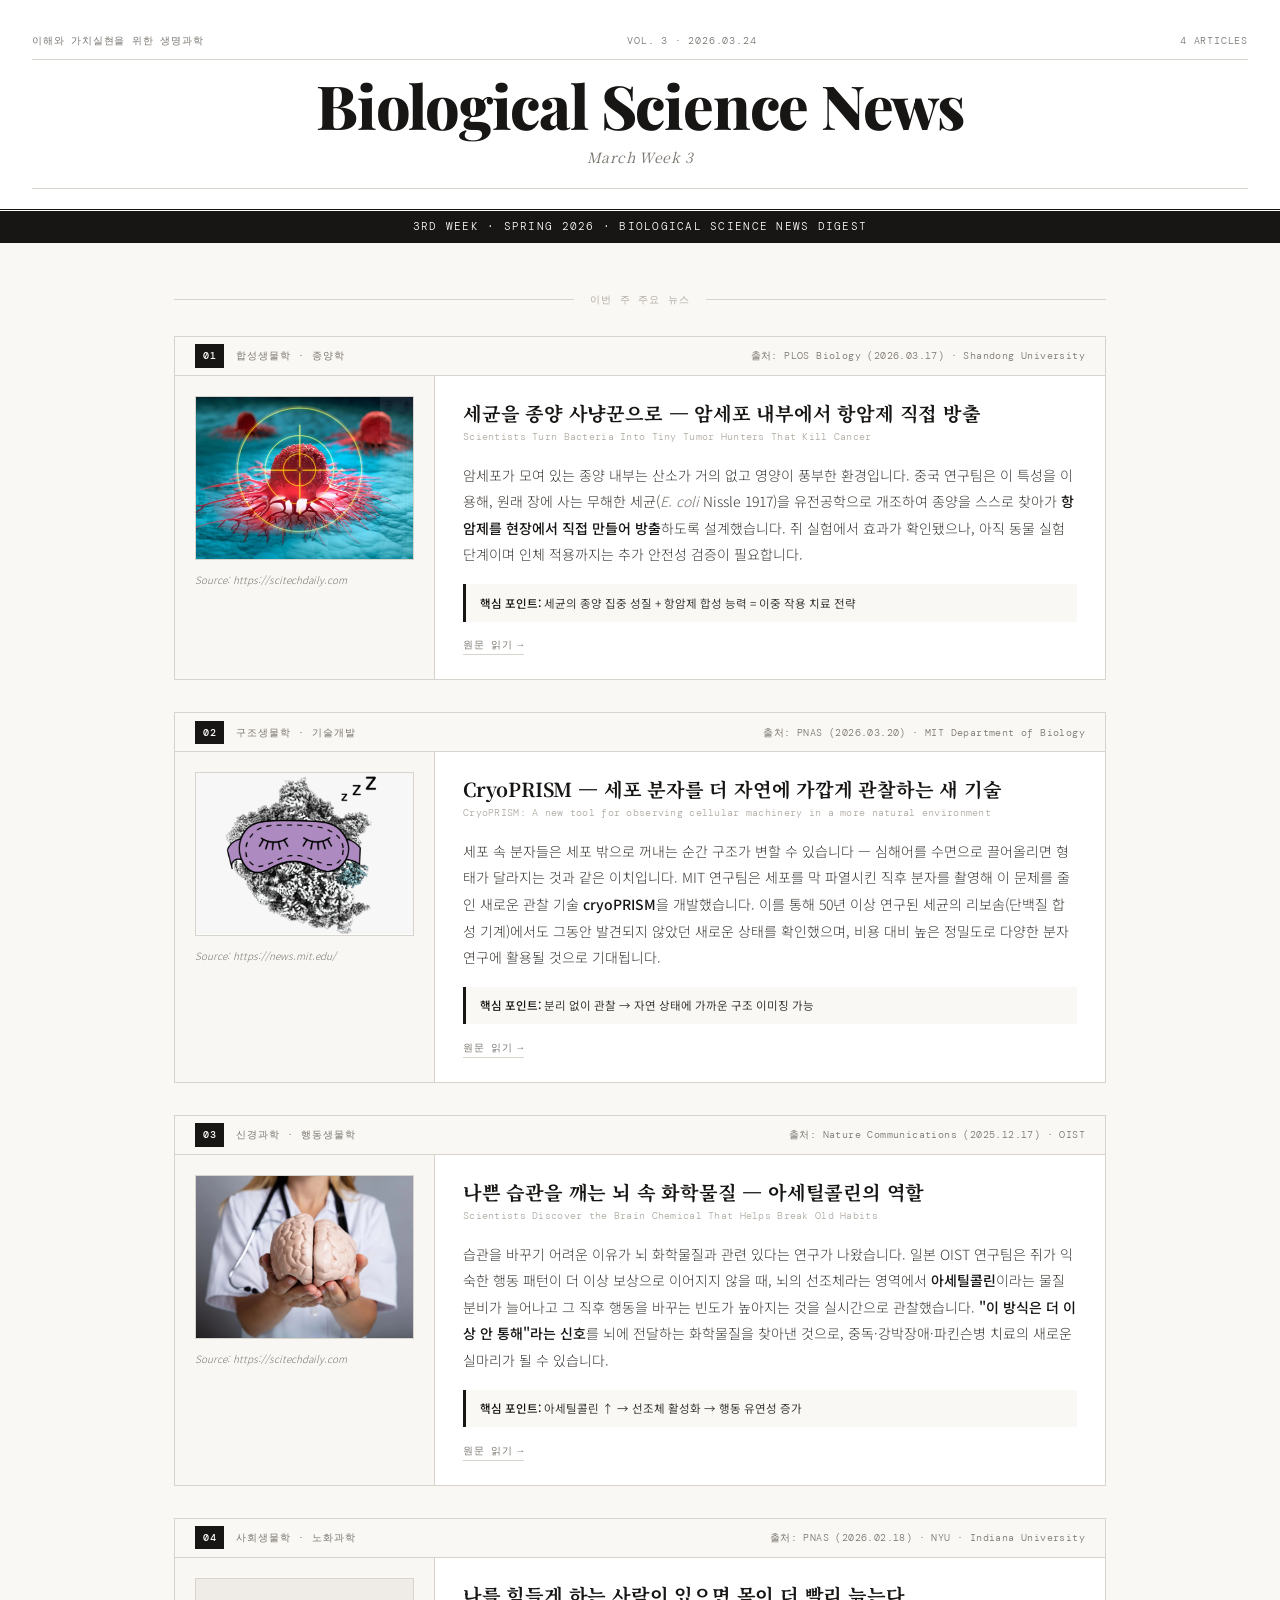
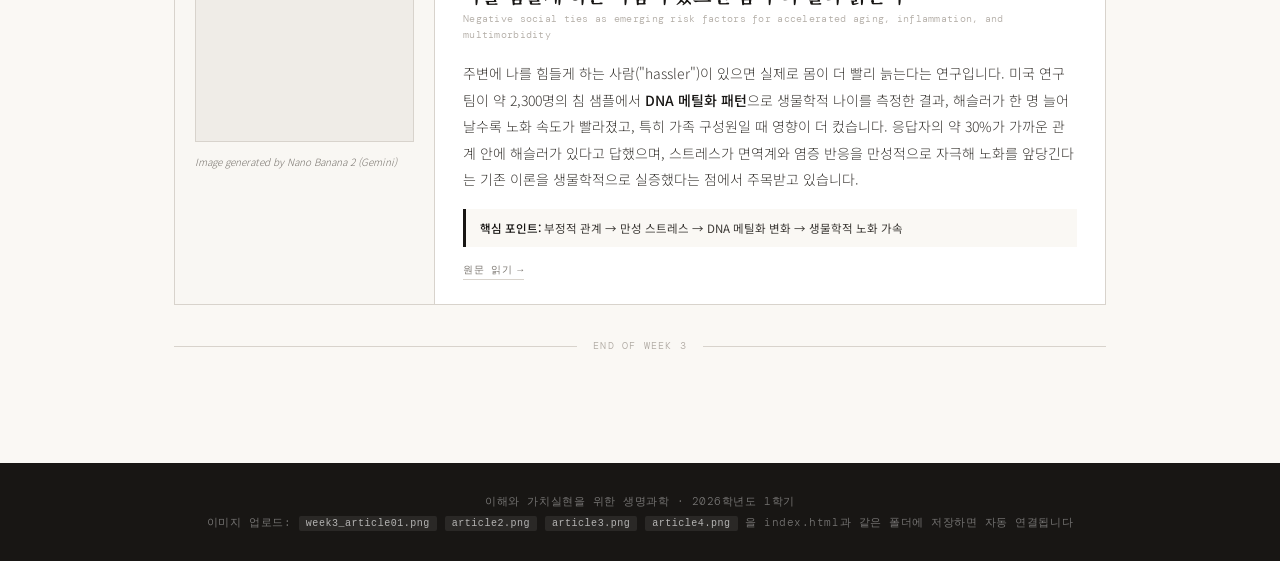
==== commit 63ee18c2: "Update news-week03.html" ====
--- a/news-week03.html
+++ b/news-week03.html
@@ -400,7 +400,7 @@
           </div>
         </div>
         <!-- <p class="img-caption">논문의 Fig. 또는 스캔 이미지를 <strong>week3_article01.png</strong> 파일명으로 저장 후 index.html과 같은 폴더에 업로드하면 자동 표시됩니다.</p> -->
-                <p class="img-caption">image from: https://scitechdaily.com</p>
+                <p class="img-caption">Source: https://scitechdaily.com</p>
 
       </div>
       
@@ -431,7 +431,7 @@
     <div class="article-body">
       <div class="article-image-col">
         <div class="img-slot" id="slot2">
-          <img class="has-image" src="article2.png" alt="CryoPRISM 기술 그림" onerror="handleImgError(this)">
+          <img class="has-image" src="week3_article02.png" alt="CryoPRISM 기술 그림" onerror="handleImgError(this)">
           <div class="img-placeholder" id="ph2">
             <!-- <div class="ph-icon">+</div> -->
             <!-- <div class="ph-text">논문 그림 또는 스캔 이미지를<br>아래 파일명으로 저장 후 업로드</div> -->
@@ -440,7 +440,7 @@
           </div>
         </div>
         <!-- <p class="img-caption">논문의 Fig. 또는 스캔 이미지를 <strong>article2.png</strong> 파일명으로 저장 후 index.html과 같은 폴더에 업로드하면 자동 표시됩니다.</p> -->
-          <p class="img-caption">image from: https://scitechdaily.com</p>
+          <p class="img-caption">Source: https://news.mit.edu/</p>
       </div>
       <div class="article-text-col">
         <h2 class="article-title">CryoPRISM — 세포 분자를 더 자연에 가깝게 관찰하는 새 기술</h2>
@@ -471,14 +471,15 @@
     <div class="article-body">
       <div class="article-image-col">
         <div class="img-slot" id="slot3">
-          <img class="has-image" src="article3.png" alt="아세틸콜린 뇌 그림" onerror="handleImgError(this)">
+          <img class="has-image" src="week3_article03.png" alt="아세틸콜린 뇌 그림" onerror="handleImgError(this)">
           <div class="img-placeholder" id="ph3">
-            <div class="ph-icon">+</div>
+            <!-- <div class="ph-icon">+</div>
             <div class="ph-text">논문 그림 또는 스캔 이미지를<br>아래 파일명으로 저장 후 업로드</div>
-            <span class="ph-fname">article3.png</span>
+            <span class="ph-fname">article3.png</span> -->
           </div>
         </div>
-        <p class="img-caption">논문의 Fig. 또는 스캔 이미지를 <strong>article3.png</strong> 파일명으로 저장 후 index.html과 같은 폴더에 업로드하면 자동 표시됩니다.</p>
+        <!-- <p class="img-caption">논문의 Fig. 또는 스캔 이미지를 <strong>article3.png</strong> 파일명으로 저장 후 index.html과 같은 폴더에 업로드하면 자동 표시됩니다.</p> -->
+        <p class="img-caption">Source: https://scitechdaily.com</p>
       </div>
       <div class="article-text-col">
         <h2 class="article-title">나쁜 습관을 깨는 뇌 속 화학물질 — 아세틸콜린의 역할</h2>
@@ -509,14 +510,15 @@
     <div class="article-body">
       <div class="article-image-col">
         <div class="img-slot" id="slot4">
-          <img class="has-image" src="article4.png" alt="부정적 사회관계 노화 그래프" onerror="handleImgError(this)">
+          <img class="has-image" src="week3_article04.png" alt="부정적 사회관계 노화 그래프" onerror="handleImgError(this)">
           <div class="img-placeholder" id="ph4">
-            <div class="ph-icon">+</div>
+            <!-- <div class="ph-icon">+</div>
             <div class="ph-text">논문 그림 또는 스캔 이미지를<br>아래 파일명으로 저장 후 업로드</div>
-            <span class="ph-fname">article4.png</span>
+            <span class="ph-fname">article4.png</span> -->
           </div>
         </div>
-        <p class="img-caption">논문의 Fig. 또는 스캔 이미지를 <strong>article4.png</strong> 파일명으로 저장 후 index.html과 같은 폴더에 업로드하면 자동 표시됩니다.</p>
+        <!-- <p class="img-caption">논문의 Fig. 또는 스캔 이미지를 <strong>article4.png</strong> 파일명으로 저장 후 index.html과 같은 폴더에 업로드하면 자동 표시됩니다.</p> -->
+         <p class="img-caption">Image generated by Nano Banana 2 (Gemini)</p>
       </div>
       <div class="article-text-col">
         <h2 class="article-title">나를 힘들게 하는 사람이 있으면 몸이 더 빨리 늙는다</h2>
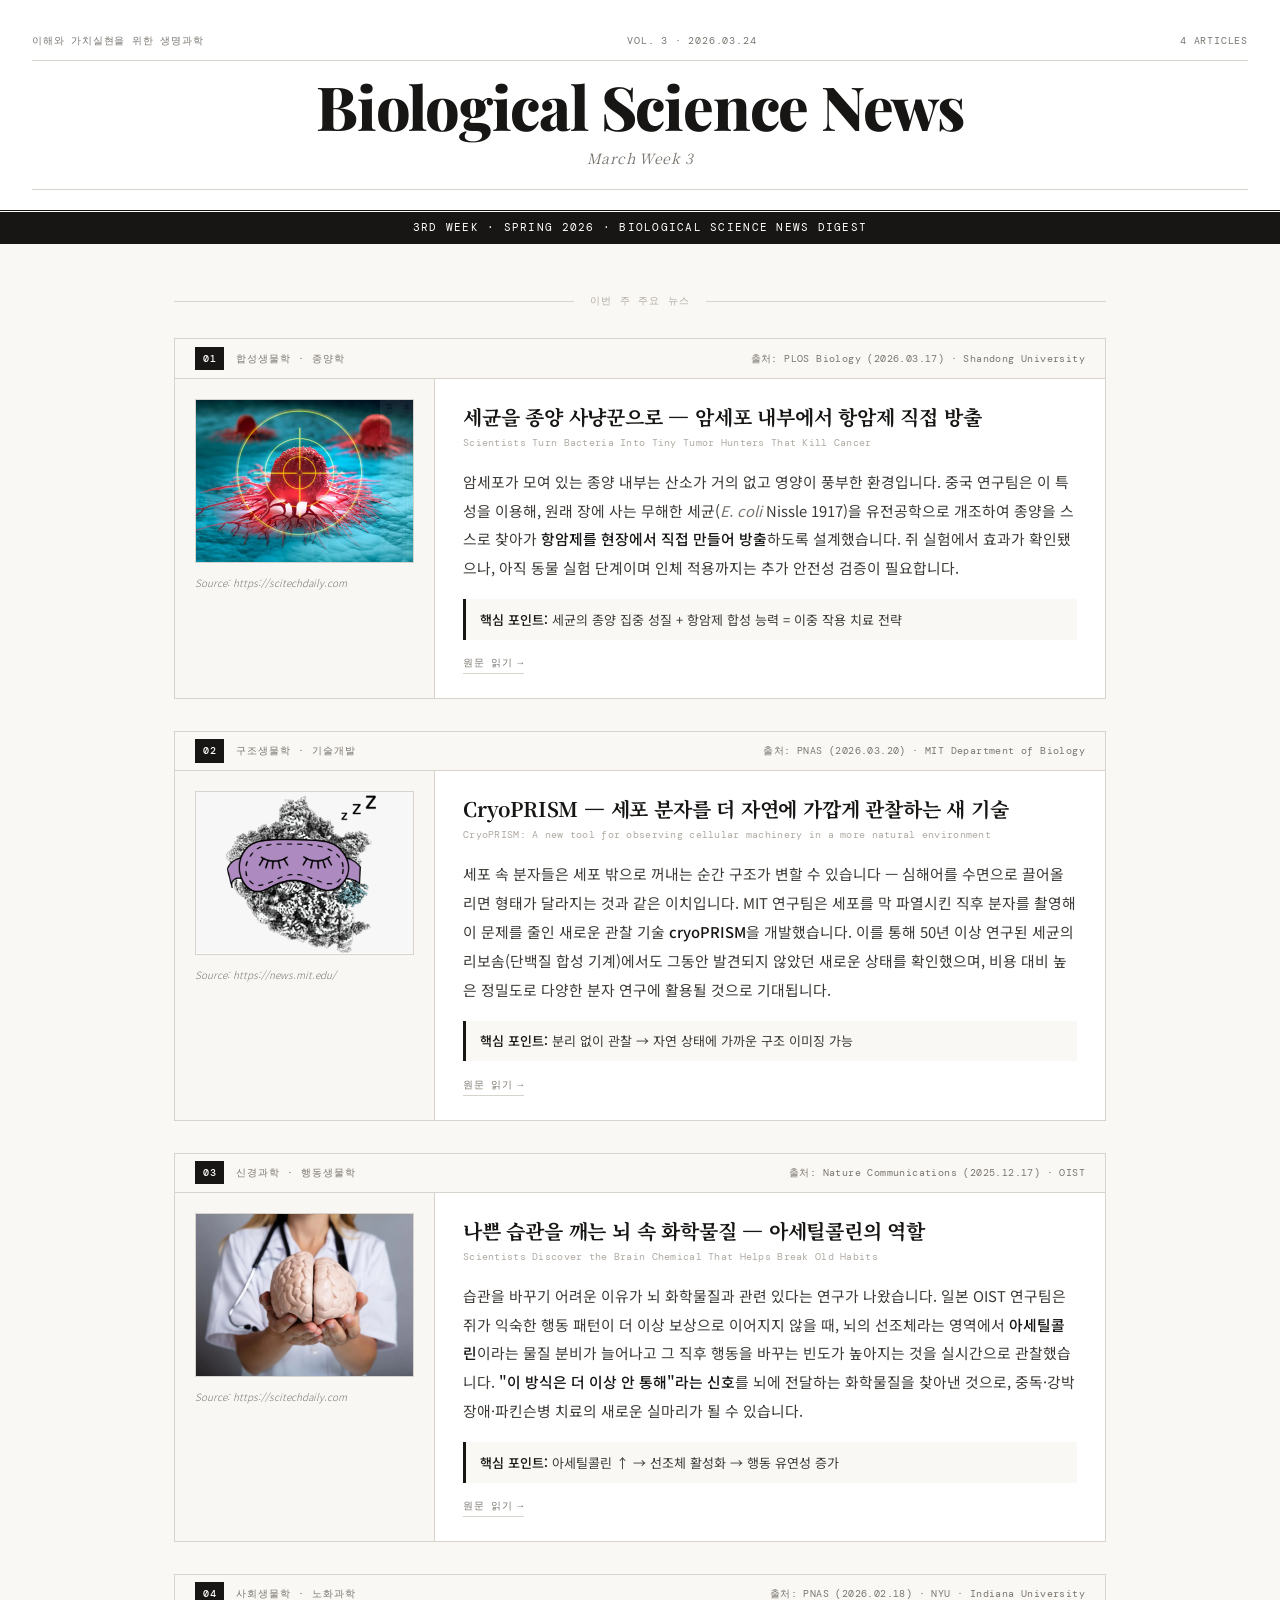
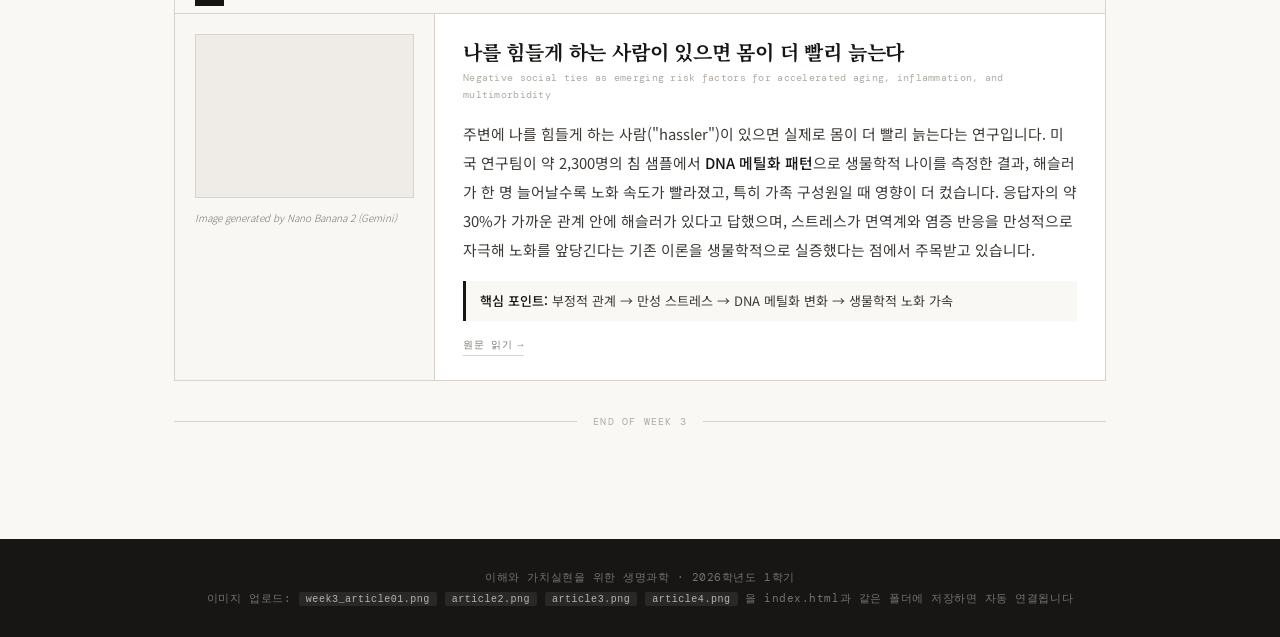
==== commit 8ed78a98: "Improve readability: increase font sizes and weights - nav items: 12.5px/300 → 13.5px/400 - welcome " ====
--- a/news-week03.html
+++ b/news-week03.html
@@ -31,9 +31,9 @@
   background: var(--bg);
   color: var(--ink);
   font-family: var(--sans);
-  font-size: 15px;
-  line-height: 1.75;
-  font-weight: 300;
+  font-size: 16px;
+  line-height: 1.8;
+  font-weight: 400;
   -webkit-font-smoothing: antialiased;
 }
 
@@ -257,11 +257,11 @@
 
 .article-title {
   font-family: var(--serif);
-  font-size: 1.2rem;
+  font-size: 1.25rem;
   font-weight: 700;
-  line-height: 1.35;
+  line-height: 1.4;
   color: var(--ink);
-  margin-bottom: 0.2rem;
+  margin-bottom: 0.25rem;
   letter-spacing: -0.01em;
 }
 
@@ -275,10 +275,10 @@
 }
 
 .article-summary {
-  font-size: 0.875rem;
-  line-height: 1.9;
+  font-size: 0.925rem;
+  line-height: 1.95;
   color: var(--ink-2);
-  font-weight: 300;
+  font-weight: 400;
   flex: 1;
 }
 
@@ -290,10 +290,10 @@
   padding: 0.6rem 0.9rem;
   border-left: 3px solid var(--ink);
   background: var(--bg);
-  font-size: 11.5px;
+  font-size: 13px;
   font-weight: 400;
   color: var(--ink-2);
-  line-height: 1.6;
+  line-height: 1.65;
 }
 
 .insight-bar strong { font-weight: 500; color: var(--ink); }
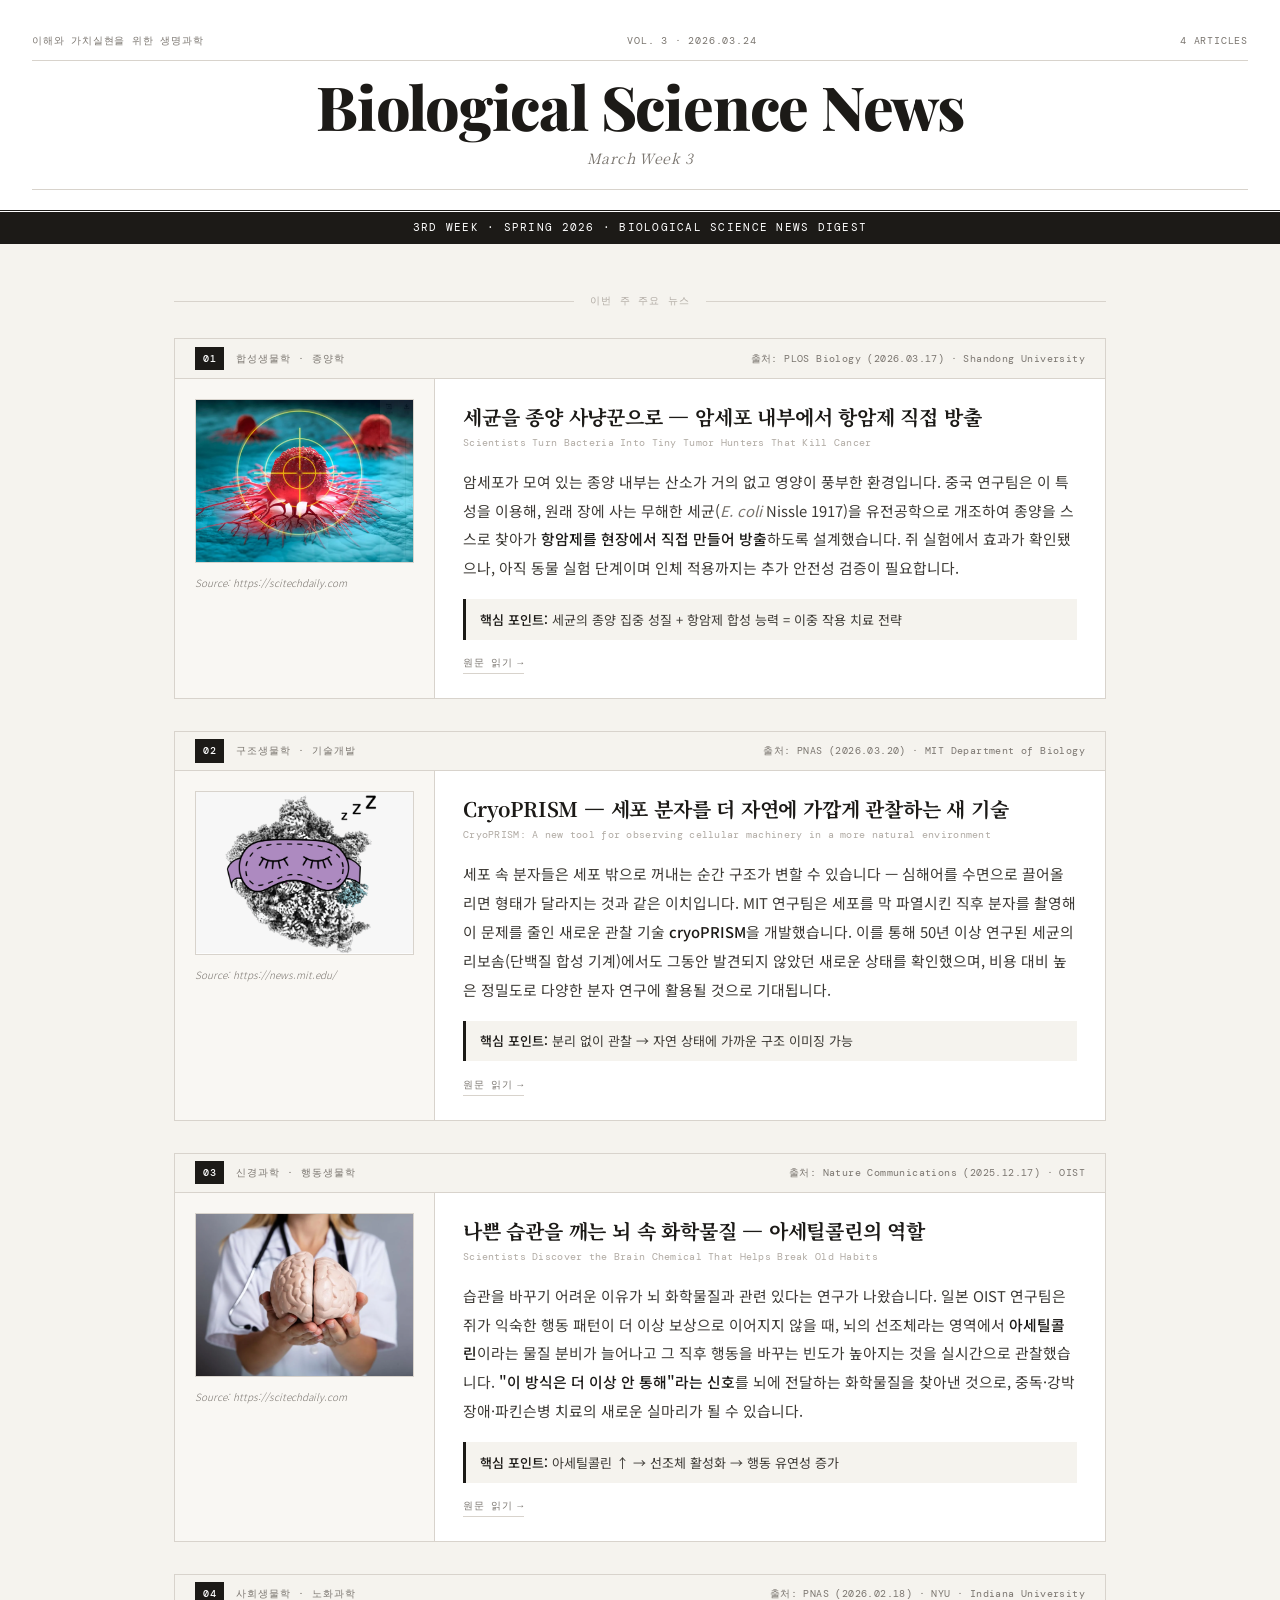
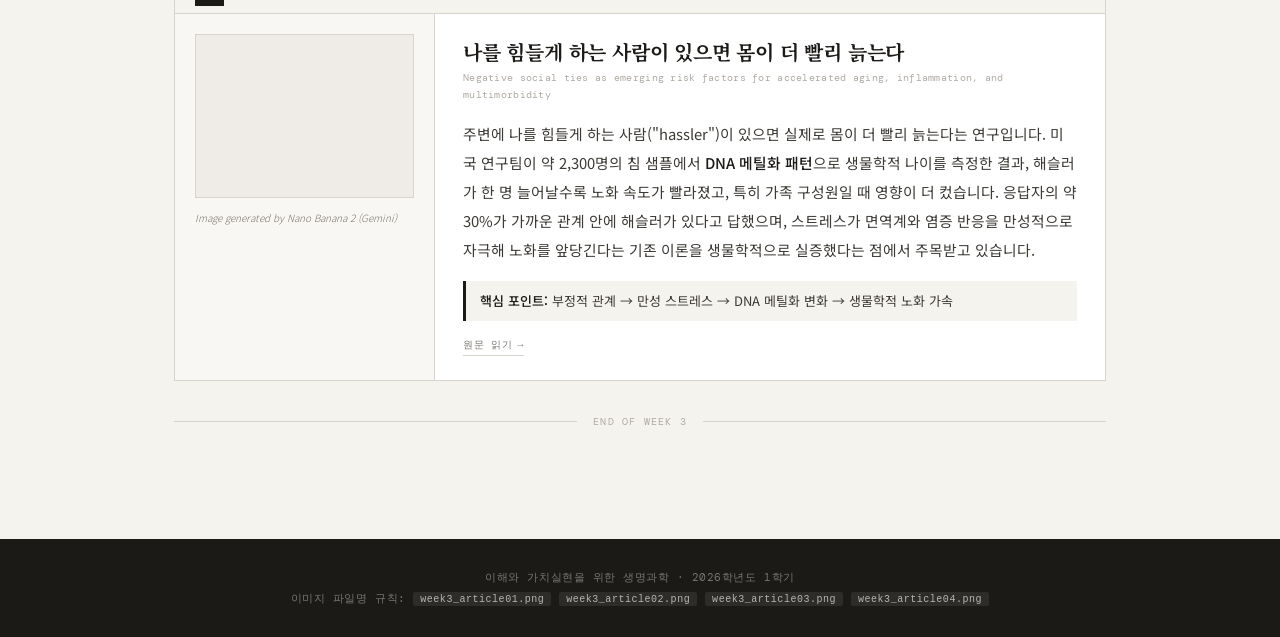
==== commit 4344c05e: "Refactor: apply 4-step improvement plan - Step 1: Extract shared CSS into style.css (variables, rese" ====
--- a/news-week03.html
+++ b/news-week03.html
@@ -7,34 +7,14 @@
 <link rel="preconnect" href="https://fonts.googleapis.com">
 <link rel="preconnect" href="https://fonts.gstatic.com" crossorigin>
 <link href="https://fonts.googleapis.com/css2?family=Playfair+Display:ital,wght@0,700;0,800;1,700&family=Noto+Serif+KR:wght@400;600;700&family=Noto+Sans+KR:wght@300;400;500&family=DM+Mono:wght@400;500&display=swap" rel="stylesheet">
+<link rel="stylesheet" href="style.css">
 
 <style>
-*, *::before, *::after { box-sizing: border-box; margin: 0; padding: 0; }
-html { scroll-behavior: smooth; }
-
-:root {
-  --ink:       #181614;
-  --ink-2:     #3D3A36;
-  --ink-3:     #7A756F;
-  --ink-4:     #B0AAA3;
-  --bg:        #FAF8F4;
-  --surface:   #FFFFFF;
-  --rule:      #D8D3CC;
-  --rule-heavy:#9B958D;
-  --serif:     'Noto Serif KR', 'Playfair Display', serif;
-  --display:   'Playfair Display', serif;
-  --sans:      'Noto Sans KR', sans-serif;
-  --mono:      'DM Mono', monospace;
-}
-
+/* ── news 페이지 전용 ── */
 body {
-  background: var(--bg);
-  color: var(--ink);
-  font-family: var(--sans);
   font-size: 16px;
   line-height: 1.8;
   font-weight: 400;
-  -webkit-font-smoothing: antialiased;
 }
 
 /* ── MASTHEAD ── */
@@ -543,7 +523,7 @@
 
 <footer>
   이해와 가치실현을 위한 생명과학 · 2026학년도 1학기<br>
-  이미지 업로드: <code>week3_article01.png</code> <code>article2.png</code> <code>article3.png</code> <code>article4.png</code> 을 index.html과 같은 폴더에 저장하면 자동 연결됩니다
+  이미지 파일명 규칙: <code>week3_article01.png</code> <code>week3_article02.png</code> <code>week3_article03.png</code> <code>week3_article04.png</code>
 </footer>
 
 <script>
--- a/style.css
+++ b/style.css
@@ -0,0 +1,35 @@
+/* ==========================================================
+   style.css — 이해와 가치실현을 위한 생명과학 공통 스타일
+   모든 HTML 페이지에서 공유하는 변수·리셋·베이스 정의
+   ========================================================== */
+
+/* ── RESET ── */
+*,*::before,*::after{box-sizing:border-box;margin:0;padding:0}
+html{scroll-behavior:smooth}
+
+/* ── CSS VARIABLES ── */
+:root{
+  /* Color */
+  --ink:        #1C1A17;
+  --ink-2:      #3D3A35;
+  --ink-3:      #7A756F;
+  --ink-4:      #B0AAA3;
+  --bg:         #F5F3EE;
+  --surface:    #FFFFFF;
+  --rule:       #D8D3CC;
+  --rule-heavy: #9B958D;
+
+  /* Typography */
+  --serif:   'Noto Serif KR', serif;
+  --display: 'Playfair Display', serif;
+  --sans:    'Noto Sans KR', sans-serif;
+  --mono:    'DM Mono', monospace;
+}
+
+/* ── BASE ── */
+body{
+  font-family: var(--sans);
+  background:  var(--bg);
+  color:       var(--ink);
+  -webkit-font-smoothing: antialiased;
+}
